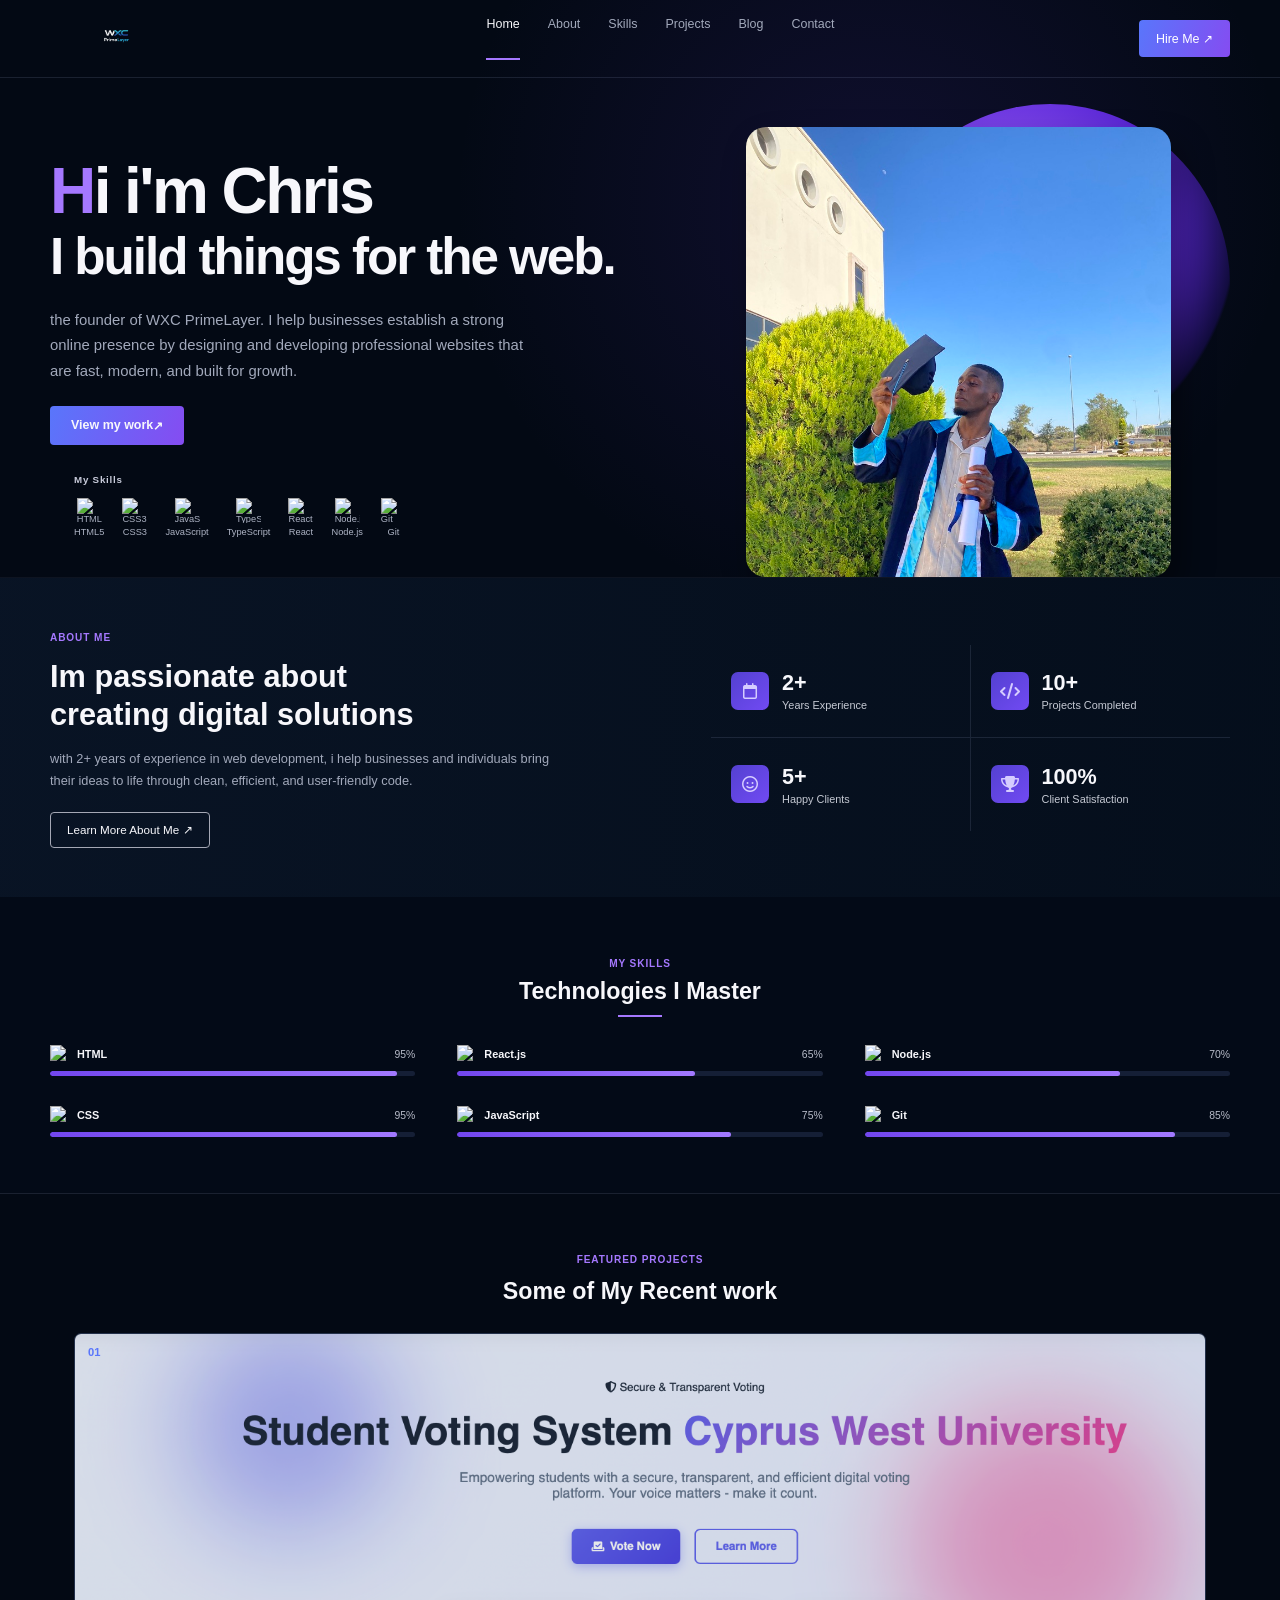
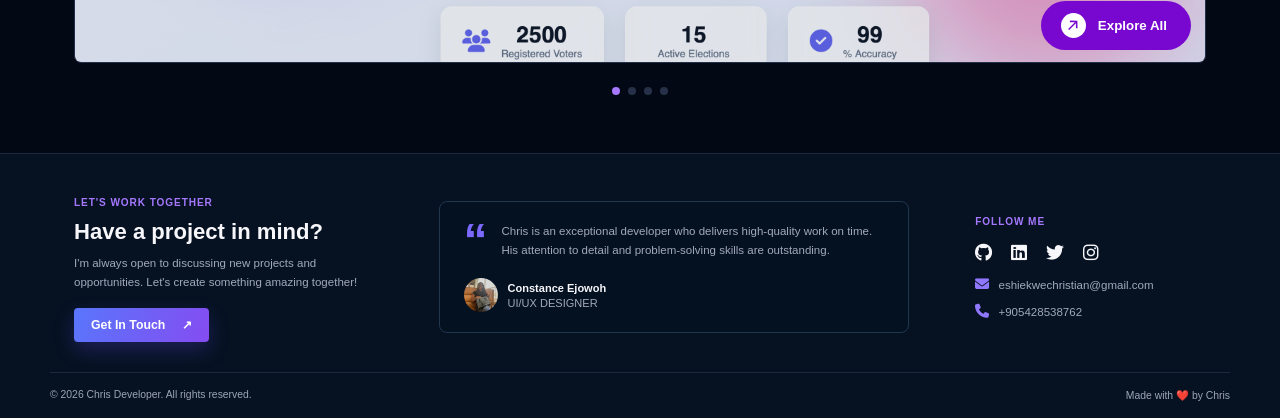
==== my portfolio/home/index.html @ b4c68f1b "Add files via upload" ====
<!DOCTYPE html>
<html lang="en">
<head>
    <meta charset="UTF-8">
    <meta name="viewport" content="width=device-width, initial-scale=1.0">
    <title>My Portfolio</title>
    <link rel="stylesheet" href="https://cdnjs.cloudflare.com/ajax/libs/font-awesome/6.7.2/css/all.min.css">
    <link rel="stylesheet" href="home.css">
    <script src="home.js" defer></script>
</head>
<body>
    <!-- STEP 1: Use a semantic header so the navigation works in every browser. -->
    <header class="home-header">
        <a class="home-brand" href="home.html">
            <img src="../images/logo.png" alt="Chris portfolio home">
        </a>
        <nav class="home-nav" id="home-nav" aria-label="Primary navigation">
            <a class="active" href="home.html">Home</a>
            <a href="../about/about.html">About</a>
            <a href="../skills/skills.html">Skills</a>
            <a href="../projects/projects.html">Projects</a>
            <a href="../blogs/blogs.html">Blog</a>
            <a href="../contact/contact.html">Contact</a>
        </nav>
        <a class="home-cta" href="../contact/contact.html">Hire Me ↗</a>
    </header>

   <section class="section1">
    <div class="leftsection">
        <h3>Hi i'm Chris </h3>
        <h4>I build things for the web. </h4>
        <span>the founder of WXC PrimeLayer. I help businesses establish a 
            strong online presence by designing and developing professional websites that are fast, modern, and built for growth.</span>
            <a href="../projects/projects.html"> View my work <span aria-hidden="true">↗</span></a>

         <section class="skills">
    <h2>My Skills</h2>

    <div class="tech-grid">

        <div class="tech-card">
            <img 
                src="https://cdn.jsdelivr.net/gh/devicons/devicon@latest/icons/html5/html5-original.svg"
                alt="HTML5"
            >
            <span>HTML5</span>
        </div>

        <div class="tech-card">
            <img 
                src="https://cdn.jsdelivr.net/gh/devicons/devicon@latest/icons/css3/css3-original.svg"
                alt="CSS3"
            >
            <span>CSS3</span>
        </div>

        <div class="tech-card">
            <img 
                src="https://cdn.jsdelivr.net/gh/devicons/devicon@latest/icons/javascript/javascript-original.svg"
                alt="JavaScript"
            >
            <span>JavaScript</span>
        </div>

        <div class="tech-card">
            <img 
                src="https://cdn.jsdelivr.net/gh/devicons/devicon@latest/icons/typescript/typescript-original.svg"
                alt="TypeScript"
            >
            <span>TypeScript</span>
        </div>

        <div class="tech-card">
            <img 
                src="https://cdn.jsdelivr.net/gh/devicons/devicon@latest/icons/react/react-original.svg"
                alt="React"
            >
            <span>React</span>
        </div>

        <div class="tech-card">
            <img 
                src="https://cdn.jsdelivr.net/gh/devicons/devicon@latest/icons/nodejs/nodejs-original.svg"
                alt="Node.js"
            >
            <span>Node.js</span>
        </div>

        <div class="tech-card">
            <img 
                src="https://cdn.jsdelivr.net/gh/devicons/devicon@latest/icons/git/git-original.svg"
                alt="Git"
            >
            <span>Git</span>
        </div>

    </div>
</section>
        </div>
        <img src="../images/mypicture.jpeg" alt="myPicture">
   </section>

   <section class="aboutMe">
    <div class="leftaboutMe">
        <span>ABOUT ME </span>
        <h5>Im passionate about creating digital solutions </h5>
        <h6>with 2+ years of experience in web development, i help businesses and individuals bring their ideas to life through clean, efficient, and user-friendly code. </h6>
        <a href="../about/about.html" class="aboutMelink">Learn More About Me <span aria-hidden="true">↗</span></a>
    </div>
    
        <div class="stats-grid">
            <div class="stat-item">
                <div class="stat-icon">
                    <i class="fa-regular fa-calendar"></i>
                </div>
                <div class="stat-info">
                    <h3>2+</h3>
                    <p>Years Experience</p>
                </div>
            </div>

            <div class="stat-item">
                <div class="stat-icon">
                    <i class="fa-solid fa-code"></i>
                </div>
                <div class="stat-info">
                    <h3>10+</h3>
                    <p>Projects Completed</p>
                </div>
            </div>

            <div class="stat-item">
                <div class="stat-icon">
                    <i class="fa-regular fa-face-smile"></i>
                </div>
                <div class="stat-info">
                    <h3>5+</h3>
                    <p>Happy Clients</p>
                </div>
            </div>

            <div class="stat-item">
                <div class="stat-icon">
                    <i class="fa-solid fa-trophy"></i>
                </div>
                <div class="stat-info">
                    <h3>100%</h3>
                    <p>Client Satisfaction </p>
                </div>
            </div>
        </div>

   </section>

   <!-- skills part -->

   <section class="skills-section">
    <div class="skills-heading">
        <span>MY SKILLS</span>
        <h2>Technologies I Master</h2>
        <div class="heading-line"></div>
    </div>

    <div class="skills-container">
        <div class="skill">
            <div class="skill-top">
                <div class="skill-name">
                    <img src="  https://cdn.jsdelivr.net/gh/devicons/devicon@latest/icons/html5/html5-original.svg" alt="HTML5">
                    <span>HTML</span>
                </div>
                <span class="percentage">95%</span>
            </div>
            <div class="progress-bar">
                <div class="progress html-progress"></div>
            </div>
        </div>

        <!-- for react -->
         
          
        <div class="skill">
            <div class="skill-top">
                <div class="skill-name">
                    <img src="  https://cdn.jsdelivr.net/gh/devicons/devicon@latest/icons/react/react-original.svg" alt="React">
                    <span>React.js</span>
                </div>
                <span class="percentage">65%</span>
            </div>
            <div class="progress-bar">
                <div class="progress react-progress"></div>
            </div>
        </div>


         <!-- for node -->
          
        <div class="skill">
            <div class="skill-top">
                <div class="skill-name">
                    <img src="https://cdn.jsdelivr.net/gh/devicons/devicon@latest/icons/nodejs/nodejs-original.svg" alt="Node.js">
                    <span>Node.js</span>
                </div>
                <span class="percentage">70%</span>
            </div>
            <div class="progress-bar">
                <div class="progress node-progress"></div>
            </div>
        </div>


        <!-- for css -->
          
        <div class="skill">
            <div class="skill-top">
                <div class="skill-name">
                    <img src="https://cdn.jsdelivr.net/gh/devicons/devicon@latest/icons/css3/css3-original.svg" alt="CSS3">
                    <span>CSS</span>
                </div>
                <span class="percentage">95%</span>
            </div>
            <div class="progress-bar">
                <div class="progress css-progress"></div>
            </div>
        </div>

         <!-- JavaScript -->
        <div class="skill">
            <div class="skill-top">
                <div class="skill-name">
                    <img 
                        src="https://cdn.jsdelivr.net/gh/devicons/devicon@latest/icons/javascript/javascript-original.svg"
                        alt="JavaScript"
                    >
                    <span>JavaScript</span>
                </div>

                <span class="percentage">75%</span>
            </div>

            <div class="progress-bar">
                <div class="progress javascript-progress"></div>
            </div>
        </div>

          <!-- Git -->
        <div class="skill">
            <div class="skill-top">
                <div class="skill-name">
                    <img 
                        src="https://cdn.jsdelivr.net/gh/devicons/devicon@latest/icons/git/git-original.svg"
                        alt="Git"
                    >
                    <span>Git</span>
                </div>

                <span class="percentage">85%</span>
            </div>

            <div class="progress-bar">
                <div class="progress git-progress"></div>
            </div>
        </div>

    </div>
   </section>

   <div class="project">
    <h4> FEATURED PROJECTS </h4>
    <h2>Some of My Recent work </h2>

    <!-- STEP 1: Both slides must be siblings inside the hero. -->
        <section class="hero">
            <div class="hero-slide active">
                <div class="hero-copy">
                    <p class="eyebrow">01 </p>
                
                </div>

                <div class="hero-visual">
                    <img src="../images/1stproject.png" alt="My first project">
                </div>
                <a href="../projects/projects.html">
              <button onclick="document.location='../'" href="../projects/projects.html" class="button" style="--clr: #7808d0"> 
                    <span class="button__icon-wrapper">
                         <svg viewBox="0 0 14 15" fill="none" xmlns="http://www.w3.org/2000/svg" 
                         class="button__icon-svg" width="10" >
                          <path d="M13.376 11.552l-.264-10.44-10.44-.24.024 2.28 6.96-.048L.2 12.56l1.488 1.488 9.432-9.432-.048 6.912 2.304.024z" fill="currentColor" >
                          </path>
                         </svg> 
                         <svg viewBox="0 0 14 15" fill="none" width="10" 
                         xmlns="http://www.w3.org/2000/svg" 
                         class="button__icon-svg button__icon-svg--copy" >
                          <path d="M13.376 11.552l-.264-10.44-10.44-.24.024 2.28 6.96-.048L.2 12.56l1.488 1.488 9.432-9.432-.048 6.912 2.304.024z" fill="currentColor" >

                          </path> 
                        </svg>
                     </span> Explore All 
                    </button> </a>
            </div>

            <div class="hero-slide">
                <div class="hero-copy">
                    <p class="eyebrow">02 </p>
                
                </div>

                <div class="hero-visual">
                    <img src="../images/2ndproject.png" alt="My second project ">
                </div>
                <a href="../projects/projects.html">
                  <button href="../projects/projects.html" class="button" style="--clr: #7808d0"> 
                    <span class="button__icon-wrapper">
                         <svg viewBox="0 0 14 15" fill="none" xmlns="http://www.w3.org/2000/svg" 
                         class="button__icon-svg" width="10" >
                          <path d="M13.376 11.552l-.264-10.44-10.44-.24.024 2.28 6.96-.048L.2 12.56l1.488 1.488 9.432-9.432-.048 6.912 2.304.024z" fill="currentColor" >
                          </path>
                         </svg> 
                         <svg viewBox="0 0 14 15" fill="none" width="10" 
                         xmlns="http://www.w3.org/2000/svg" 
                         class="button__icon-svg button__icon-svg--copy" >
                          <path d="M13.376 11.552l-.264-10.44-10.44-.24.024 2.28 6.96-.048L.2 12.56l1.488 1.488 9.432-9.432-.048 6.912 2.304.024z" fill="currentColor" >

                          </path> 
                        </svg>
                     </span> Explore All 
                    </button> </a>
            </div>

            <div class="hero-slide">
                <div class="hero-copy">
                    <p class="eyebrow">03 </p>
                
                </div>

                <div class="hero-visual">
                    <img src="../images/3rdproject.png" alt="My third project ">
                </div>
                <a href="../projects/projects.html">
                <button href="../projects/projects.html" class="button" style="--clr: #7808d0"> 
                    <span class="button__icon-wrapper">
                         <svg viewBox="0 0 14 15" fill="none" xmlns="http://www.w3.org/2000/svg" 
                         class="button__icon-svg" width="10" >
                          <path d="M13.376 11.552l-.264-10.44-10.44-.24.024 2.28 6.96-.048L.2 12.56l1.488 1.488 9.432-9.432-.048 6.912 2.304.024z" fill="currentColor" >
                          </path>
                         </svg> 
                         <svg viewBox="0 0 14 15" fill="none" width="10" 
                         xmlns="http://www.w3.org/2000/svg" 
                         class="button__icon-svg button__icon-svg--copy" >
                          <path d="M13.376 11.552l-.264-10.44-10.44-.24.024 2.28 6.96-.048L.2 12.56l1.488 1.488 9.432-9.432-.048 6.912 2.304.024z" fill="currentColor" >

                          </path> 
                        </svg>
                     </span> Explore All 
                    </button> </a>
    
            </div>


            <div class="hero-slide">
                <div class="hero-copy">
                    <p class="eyebrow">04 </p>
                
                </div>

                <div class="hero-visual">
                    <img src="../images/4thproject.png" alt="My fourth project ">
                <a href="../projects/projects.html">
                <button href="../projects/projects.html" class="button" style="--clr: #7808d0"> 
                    <span class="button__icon-wrapper">
                         <svg viewBox="0 0 14 15" fill="none" xmlns="http://www.w3.org/2000/svg" 
                         class="button__icon-svg" width="10" >
                          <path d="M13.376 11.552l-.264-10.44-10.44-.24.024 2.28 6.96-.048L.2 12.56l1.488 1.488 9.432-9.432-.048 6.912 2.304.024z" fill="currentColor" >
                          </path>
                         </svg> 
                         <svg viewBox="0 0 14 15" fill="none" width="10" 
                         xmlns="http://www.w3.org/2000/svg" 
                         class="button__icon-svg button__icon-svg--copy" >
                          <path d="M13.376 11.552l-.264-10.44-10.44-.24.024 2.28 6.96-.048L.2 12.56l1.488 1.488 9.432-9.432-.048 6.912 2.304.024z" fill="currentColor" >

                          </path> 
                        </svg>
                     </span> Explore All 
                    </button> </a>
            </div>
             </section>
            <!-- STEP 2: One navigation button is used for each slide. -->
            <div class="slider-dots">
                <button class="active" type="button" aria-label="Show slide 1"></button>
                <button type="button" aria-label="Show slide 2"></button>
                 <button type="button" aria-label="Show slide 3"></button>
                  <button type="button" aria-label="Show slide 4"></button>
            </div>
       

   </div>
 
   <footer class="site-footer">
        <div class="footer-content">
            <section class="footer-contact" aria-labelledby="contact-title">
                <span class="footer-eyebrow">LET'S WORK TOGETHER</span>
                <h2 id="contact-title">Have a project in mind?</h2>
                <p>I'm always open to discussing new projects and opportunities. Let's create something amazing together!</p>
                <a class="footer-contact-link" href="../contact/contact.html">
                    Get In Touch <span aria-hidden="true">↗</span>
                </a>
            </section>

            <figure class="footer-testimonial">
                <blockquote>
                    <span class="quote-mark" aria-hidden="true">“</span>
                    <p>Chris is an exceptional developer who delivers high-quality work on time. His attention to detail and problem-solving skills are outstanding.</p>
                </blockquote>
                <figcaption>
                    <img src="../images/constance.png" alt="Constance Ejowoh">
                    <div>
                        <strong>Constance Ejowoh</strong>
                        <span>UI/UX DESIGNER</span>
                    </div>
                </figcaption>
            </figure>

            <section class="footer-socials" aria-labelledby="social-title">
                <span class="footer-eyebrow" id="social-title">FOLLOW ME</span>
                <div class="social-links" aria-label="Social media links">
                    <a href="https://www.github.com/christwurd" aria-label="GitHub"><i class="fa-brands fa-github" aria-hidden="true"></i></a>
                    <a href="https://www.linkedin.com/in/christian-eshiekwe-480a03388?utm_source=share_via&utm_content=profile&utm_medium=member_ios" aria-label="LinkedIn"><i class="fa-brands fa-linkedin" aria-hidden="true"></i></a>
                    <a href="https://x.com/wxcprimelayer?s=11" aria-label="Twitter"><i class="fa-brands fa-twitter" aria-hidden="true"></i></a>
                    <a href="https://www.instagram.com/chris_wurd" aria-label="Instagram"><i class="fa-brands fa-instagram" aria-hidden="true"></i></a>
                </div>
                <a class="footer-detail" href="mailto:eshiekwechristian.com"><i class="fa-solid fa-envelope" aria-hidden="true"></i> eshiekwechristian@gmail.com</a>
                <a class="footer-detail" href="tel:+905428538762"><i class="fa-solid fa-phone" aria-hidden="true"></i> +905428538762</a>
            </section>
        </div>

        <div class="footer-bottom">
            <p>© 2026 Chris Developer. All rights reserved.</p>
            <p>Made with <span aria-label="love">❤️</span> by Chris</p>
        </div>
   </footer>

</body>
</html>
---- my portfolio/home/home.css ----
/* STEP 1: Create the shared dark theme and reusable page spacing. */
:root {
    --page: #030914;
    --surface: #071323;
    --surface-light: #0a1728;
    --line: rgba(142, 157, 190, .16);
    --text: #f7f7fb;
    --muted: #a2a9bb;
    --purple: #7755f6;
    --purple-light: #a578ff;
    --max-width: 1180px;
}

* { box-sizing: border-box; }

html { scroll-behavior: smooth; }

body {
    margin: 0;
    color: var(--text);
    font-family: Arial, sans-serif;
    background: radial-gradient(circle at 68% 10%, rgba(85, 48, 190, .16), transparent 26rem), var(--page);
}

.home-header,
section,
.project,
.site-footer { padding-inline: max(24px, calc((100% - var(--max-width)) / 2)); }

a { color: inherit; text-decoration: none; }


/* STEP 2: Lay out the header and its navigation like the reference. */
.home-header {
    min-height: 78px;
    display: flex;
    align-items: center;
    justify-content: space-between;
    gap: 28px;
    border-bottom: 1px solid var(--line);
}

.home-header  img { 
    width: 132px;
     max-height: 38px;
      object-fit: contain;
       }

       .home-header nav {
        display: flex; gap: 28px;
       
       }
.home-header nav a {
     font-size: .78rem;
      color: var(--muted); }


       .home-brand img {
    width: 132px;
    max-height: 38px;
    object-fit: contain;
}

.home-nav {
    display: flex;
    justify-content: center;
    gap: 28px;
}



.home-nav .active {
    color: var(--text);
    border-bottom: 2px solid var(--purple-light);
    padding-bottom: 27px;
}
      

.home-cta {
      display: inline-flex;
    padding: 11px 17px;
    border-radius: 4px;
    color: #fff;
    font-size: .78rem;
 
    text-decoration: none;
    background: linear-gradient(110deg, #5976fb, #854cf1);
} 
.footer-contact-link {
    border: 0;
    border-radius: 4px;
    padding: 11px 21px;
    color: #fff;
    font: inherit;
    font-size: .77rem;
    font-weight: 700;
    background: linear-gradient(110deg, #5976fb, #854cf1);
    box-shadow: 0 8px 20px rgba(101, 73, 241, .25);
    cursor: pointer;
}


/* STEP 3: Build the split introductory hero from .section1. */
.section1 {
    position: relative;
    display: grid;
    grid-template-columns: minmax(0, 1fr) minmax(330px, .85fr);
    align-items: center;
    min-height: 500px;
    overflow: hidden;
    border-bottom: 1px solid rgba(142, 157, 190, .08);
}

.section1::before {
    position: absolute;
    top: 26px;
    right: max(24px, calc((100% - var(--max-width)) / 2));
    width: 360px;
    height: 360px;
    border-radius: 50%;
    content: "";
    background: radial-gradient(circle at 35% 35%, #a366ff, #5b28d6 51%, #120c3f 72%, transparent 73%);
}

.leftsection { z-index: 1; max-width: 585px; padding-block: 64px 28px; }
.leftsection h3, .leftsection h4 { margin: 0; font-weight: 800; letter-spacing: -.04em; }
.leftsection h3 { font-size: clamp(2.55rem, 5vw, 4.25rem); }
.leftsection h3::first-letter { color: var(--purple-light); }
.leftsection h4 { margin-top: -1px; font-size: clamp(2rem, 4vw, 3.65rem); }
.leftsection > span {
    display: block;
    max-width: 490px;
    margin-top: 22px;
    color: var(--muted);
    font-size: .93rem;
    line-height: 1.7;
}
.leftsection > a {
    display: inline-flex;
    align-items: center;
    margin-top: 22px;
    padding: 12px 21px;
    border-radius: 4px;
    font-size: .78rem;
    font-weight: 700;
    background: linear-gradient(110deg, #5976fb, #854cf1);
}

.section1 > img {
    z-index: 1;
    justify-self: center;
    align-self: end;
    width: min(100%, 425px);
    max-height: 450px;
    object-fit: cover;
    object-position: center top;
    border-radius: 20px ;
    filter: drop-shadow(10px 18px 16px rgba(0, 0, 0, .44));
}

/* STEP 4: Turn the first skills group into the compact technology row. */
.skills { margin-top: 29px; }
.skills h2 { 
    margin: 0 0 13px;
     font-size: .61rem;
      font-weight: 700;
       letter-spacing: .08em;
        color: #c8cbda; }
.tech-grid { display: flex; flex-wrap: wrap; gap: 18px; }
.tech-card { display: grid; gap: 4px; justify-items: center; color: #aeb4c5; font-size: .58rem; }
.tech-card img { width: 25px; height: 25px; }

/* STEP 5: Give the about block and stats the two-column panel layout. */
.aboutMe {
    display: grid;
    grid-template-columns: minmax(0, 1.06fr) minmax(340px, .94fr);
    gap: 76px;
    align-items: center;
    padding-block: 49px;
    background: linear-gradient(90deg, rgba(10, 22, 40, .82), rgba(5, 15, 29, .86));
}
.leftaboutMe > span, .skills-heading > span, .project > h4, .footer-eyebrow {
    color: var(--purple-light);
    font-size: .63rem;
    font-weight: 800;
    letter-spacing: .09em;
}
.leftaboutMe h5 { max-width: 420px; margin: 13px 0; font-size: clamp(1.5rem, 2.4vw, 2.2rem); line-height: 1.25; }
.leftaboutMe h6 { max-width: 500px; margin: 0; color: var(--muted); font-size: .8rem; font-weight: 400; line-height: 1.7; }
.aboutMelink {
    display: inline-block;
    margin-top: 21px;
    padding: 10px 16px;
    border: 1px solid #a5a8b5;
    border-radius: 4px;
    font-size: .73rem;
}
.stats-grid { display: grid; grid-template-columns: repeat(2, 1fr); }
.stat-item { display: flex; gap: 13px; align-items: center; min-height: 93px; padding: 16px 20px; border-bottom: 1px solid var(--line); }
.stat-item:nth-child(odd) { border-right: 1px solid var(--line); }
.stat-item:nth-child(3), .stat-item:nth-child(4) { border-bottom: 0; }
.stat-icon { display: grid; width: 38px; height: 38px; place-items: center; border-radius: 7px; color: #d5ccff; background: linear-gradient(135deg, #5441d1, #714af3); font-size: 1rem; }
.stat-info h3 { margin: 0; font-size: 1.35rem; }
.stat-info p { margin: 3px 0 0; color: #c5c9d3; font-size: .68rem; }

/* STEP 6: Arrange the existing skill bars in three equal columns. */
.skills-section { padding-block: 56px; background: #030a17; }
.skills-heading { margin-bottom: 28px; text-align: center; }
.skills-heading h2, .project > h2 { margin: 7px 0 0; font-size: 1.45rem; }
.heading-line { width: 44px; height: 2px; margin: 10px auto 0; background: var(--purple-light); }
.skills-section > .skills-container {
    display: grid;
    grid-template-columns: repeat(3, minmax(0, 1fr));
    column-gap: 42px;
    row-gap: 30px;
    width: 100%;
}
.skill { min-width: 0; }
.skill-top, .skill-name { display: flex; align-items: center; }
.skill-top { justify-content: space-between; gap: 10px; margin-bottom: 8px; font-size: .68rem; }
.skill-name { gap: 9px; font-weight: 700; }
.skill-name img { width: 18px; height: 18px; }
.percentage { color: #b9bdca; font-size: .65rem; }
.progress-bar { height: 5px; overflow: hidden; border-radius: 10px; background: #151f36; }
.progress { height: 100%; border-radius: inherit; background: linear-gradient(90deg, #7246ee, #a279ff); }
.html-progress {  width: 95%; }
    .react-progress { width: 65%; }
    .node-progress { width: 70%; }
    .css-progress { width: 95%; }
    .javascript-progress { width: 75%; }
    .git-progress { width: 85%; }

/* STEP 7: Display project slides as a three-card gallery. */
.project { 
    padding-block: 46px 52px; 
    border-top: 1px solid var(--line); }
.project > h4, .project > h2 { text-align: center; }
.project > h2 {
     margin-bottom: 28px; }
.hero {
    position: relative;
    display: block;
    width: 100%;
}
.hero-slide {
    position: relative;

    display: none;

    width: 100%;
    height: 330px;

    overflow: hidden;

    border: 1px solid #23304a;
    border-radius: 7px;

    background: #081426;
}

.hero-slide.active {
    display: block;
}
.hero-slide:nth-of-type(4) { display: none; }
.hero-copy { 
    position: absolute;
     z-index: 1;
      top: 12px;
       left: 13px; 
       font-size: .7rem;
        font-weight: 800;
     }
    
.hero-copy .eyebrow { margin: 0; 
color: #5976fb;}
.hero-visual { height: 100%; }
.hero-visual img {
     width: 100%;
      height: 100%;
       object-fit: cover;
        opacity: .9;
         transition: transform .25s ease; }
.hero-slide:hover .hero-visual img { transform: scale(1.04); }

  
.button{
     position: absolute;
      right: 14px;
       bottom: 12px;
        line-height: 1;
         text-decoration: none;
          display: inline-flex;
           border: none;
            cursor: pointer;
             align-items: center;
              gap: 0.75rem;
               background-color: var(--clr);
                color: #fff;
                 border-radius: 10rem;
                  font-weight: 600;
                   padding: 0.75rem 1.5rem;
                    padding-left: 20px;
                     white-space: nowrap;
                      overflow: hidden;
                       text-overflow: ellipsis;
                        transition: background-color 0.3s;
                     }
                      .button__icon-wrapper {
                         flex-shrink: 0;
                          width: 25px;
                           height: 25px;
                            position: relative;
                             color: var(--clr);
                              background-color: #fff;
                               border-radius: 50%;
                                display: grid;
                                 place-items: center;
                                  overflow: hidden;
                                 }
                                  .button:hover {
                                     background-color: #000;
                                     }
                                      .button:hover .button__icon-wrapper {
                                         color: #000;
                                         }
                                          .button__icon-svg--copy {
                                             position: absolute;
                                              transform: translate(-150%, 150%); 
                                            }
                                             .button:hover .button__icon-svg:first-child {
                                                 transition: transform 0.3s ease-in-out;
                                                  transform: translate(150%, -150%);
                                                 }
                                                  .button:hover .button__icon-svg--copy {
                                                     transition: transform 0.3s ease-in-out 0.1s;
                                                      transform: translate(0);
                                                     }

/* SLIDER DOTS */
.slider-dots {
    position: relative; 
    z-index: 50; 

    display: flex;
    align-items: center;
    justify-content: center;

    width: 100%; 
    height: 20px; 

    gap: 8px;

    margin-top: 14px;
}


/* Individual dots */
.slider-dots button {
    display: block; 

    width: 8px; 
    height: 8px; 

    flex: 0 0 8px; 

    padding: 0;
    margin: 0;

    border: none;
    border-radius: 50%;

    background-color: #263149;

    cursor: pointer;

    opacity: 1; 

    appearance: none;
    -webkit-appearance: none;
}


/* Active dot */
.slider-dots button.active {
    background-color: var(--purple-light);

    opacity: 1;
}


.hero p {
    color: #151f36;
}

/* STEP 8: Style the newly added contact, testimonial, and social footer. */
.site-footer { padding-top: 38px; background: #061222; border-top: 1px solid var(--line); }
.footer-content { display: grid; grid-template-columns: .92fr 1.25fr .74fr; gap: 42px; align-items: center; padding-bottom: 30px; }
.footer-contact h2 { margin: 9px 0; font-size: 1.38rem; }
.footer-contact p, .footer-testimonial p { margin: 0; color: var(--muted); font-size: .72rem; line-height: 1.65; }
.footer-contact-link { display: inline-flex; gap: 17px; margin-top: 16px; padding: 10px 17px; }
.footer-testimonial { margin: 0; padding: 20px 24px; border: 1px solid #223650; border-radius: 8px; background: rgba(3, 16, 31, .58); }
.footer-testimonial blockquote { display: flex; gap: 14px; margin: 0; }
.quote-mark { color: #7b69ff; font-size: 3rem; font-weight: 800; line-height: .8; }
.footer-testimonial figcaption { display: flex; gap: 10px; align-items: center; margin-top: 18px; font-size: .69rem; }
.footer-testimonial figcaption img { width: 34px; height: 34px; border-radius: 50%; object-fit: cover; }
.footer-testimonial figcaption div { display: grid; gap: 3px; }
.footer-testimonial figcaption span { color: var(--muted); }
.footer-socials { display: grid; justify-items: start; gap: 13px; }
.social-links { display: flex; gap: 19px; margin-top: 3px; }
.social-links a { font-size: 1.12rem; transition: color .2s ease; }
.social-links a:hover { color: var(--purple-light); }
.footer-detail { color: var(--muted); font-size: .72rem; }
.footer-detail i { width: 20px; color: #9077ff; font-size: .88rem; }
.footer-bottom { display: flex; justify-content: space-between; padding-block: 16px; border-top: 1px solid var(--line); color: #9da4b6; font-size: .65rem; }
.footer-bottom p { margin: 0; }

/* STEP 9: Collapse multi-column sections cleanly on tablets and phones. */
@media (max-width: 820px) {

    .section1, .aboutMe { grid-template-columns: 1fr; }
    .section1 { padding-top: 35px; }
    .section1::before { top: 38%; right: -90px; width: 310px; height: 310px; }     
    .aboutMe { gap: 26px; }
    .skills-section > .skills-container { 
         grid-template-columns: repeat(2, minmax(0, 1fr));
        column-gap: 30px;
        row-gap: 30px; }
    .footer-content { grid-template-columns: 1fr 1fr; }
    .footer-socials { grid-column: 1 / -1; }
}

@media (max-width: 570px) {
    /* STEP 10: Keep the complete navigation usable on small screens. */

              .home-header {
        flex-wrap: wrap;
          padding-block: 12px;
    }

    .home-nav {
        order: 3; 
             width: 100%;
              overflow-x: auto;
              margin-top: -10px;
    }
    .home-nav a .active{
       
    padding-bottom: 8px;
    }
   
    .home-brand img {
        width: 132px;
    }

    .hero-slide {
        height: 230px;
    }

    .home-nav a {
        flex: 0 0 auto;
       padding: 0;
    }

    .home-cta {
            padding: 11px 17px; /* ← CHANGED */
     font-size: .78rem; 
    }
  
    .leftsection h3 { font-size: 2.45rem; }
    .leftsection h4 { font-size: 2rem; }
 .skills-section {
        padding-block: 45px;
    }

    .skills-section > .skills-container {
        grid-template-columns: 1fr;
        row-gap: 28px;
        width: 100%;
    }

    .skill {
        width: 100%;
        min-width: 0;
    }

    .skill-top {
        width: 100%;
    }

    .progress-bar {
        width: 100%;
    }
    .stat-item:nth-child(odd) { border-right: 0; }
    .stat-item:nth-child(3) { border-bottom: 1px solid var(--line); }
    .hero-slide { min-height: 220px; }
    .hero-slide:nth-of-type(n + 3) { display: none; }
    .footer-socials { grid-column: auto; }
    .footer-bottom { gap: 8px; flex-direction: column; }

    .home-nav {
    scrollbar-width: none;
}


}









.hero {
    display: block;
}

.hero-slide {
    display: none;
    height: 330px;
}

.hero-slide.active {
    display: block;
}

.hero-visual,
.hero-visual img {
    height: 100%;
}

.slider-dots {
    display: flex;
    justify-content: center;
    gap: 8px;
    margin-top: 18px;
}


 
    @media (max-width: 820px) {

    .home-header {
        flex-wrap: wrap; 
        padding-block: 12px;
    }

    .home-nav {
        order: 3; 
        width: 100%; 
        overflow-x: auto;

        display: flex; 
        justify-content: flex-start; /* ← CHANGED */
        gap: 28px; /* ← CHANGED */

        padding-top: 12px; /* ← ADDED */

        scrollbar-width: none;
    }

    .home-nav::-webkit-scrollbar {
        display: none;
    }

    .home-nav a {
        white-space: nowrap; 
    }

    .home-nav a.active {
        color: #fff;
        padding-bottom: 8px; /* ← CHANGED */
    }

}






/* STEP 11: Shared inner-page components used by every linked page. */
.page-main { min-height: calc(100vh - 78px); padding-block: 72px; }
.page-intro { max-width: 690px; margin-bottom: 42px; }
.page-intro .kicker { color: var(--purple-light); font-size: .68rem; font-weight: 800; letter-spacing: .1em; }
.page-intro h1 { margin: 12px 0; font-size: clamp(2.2rem, 5vw, 4rem); letter-spacing: -.04em; }
.page-intro p { margin: 0; color: var(--muted); line-height: 1.7; }
.content-grid { display: grid; grid-template-columns: repeat(3, 1fr); gap: 20px; }
.content-card { padding: 24px; border: 1px solid #22314c; border-radius: 8px; background: linear-gradient(145deg, rgba(15, 31, 55, .9), rgba(5, 16, 30, .9)); }
.content-card h2 { margin: 0 0 10px; font-size: 1.15rem; }
.content-card p { margin: 0; color: var(--muted); font-size: .87rem; line-height: 1.7; }
.content-card .card-icon { display: grid; width: 42px; height: 42px; margin-bottom: 17px; place-items: center; border-radius: 7px; color: #ded9ff; background: linear-gradient(135deg, #4d42c3, #8753f6); }
.tag-list { display: flex; flex-wrap: wrap; gap: 8px; margin-top: 17px; }
.tag { padding: 5px 9px; border-radius: 99px; color: #cfc7ff; font-size: .68rem; background: rgba(120, 84, 246, .16); }
.page-button { display: inline-flex; margin-top: 22px; padding: 11px 17px; border-radius: 4px; color: #fff; font-size: .78rem; font-weight: 700; background: linear-gradient(110deg, #5976fb, #854cf1); }
.page-footer { padding: 20px max(24px, calc((100% - var(--max-width)) / 2)); border-top: 1px solid var(--line); color: var(--muted); font-size: .72rem; }
@media (max-width: 700px) { .page-main { padding-block: 50px; }.content-grid { grid-template-columns: 1fr; } }





@media (max-width: 570px) {
   
    .home-header {
        padding-top: 11px;
        padding-bottom: 11px;
    }
    
    

}
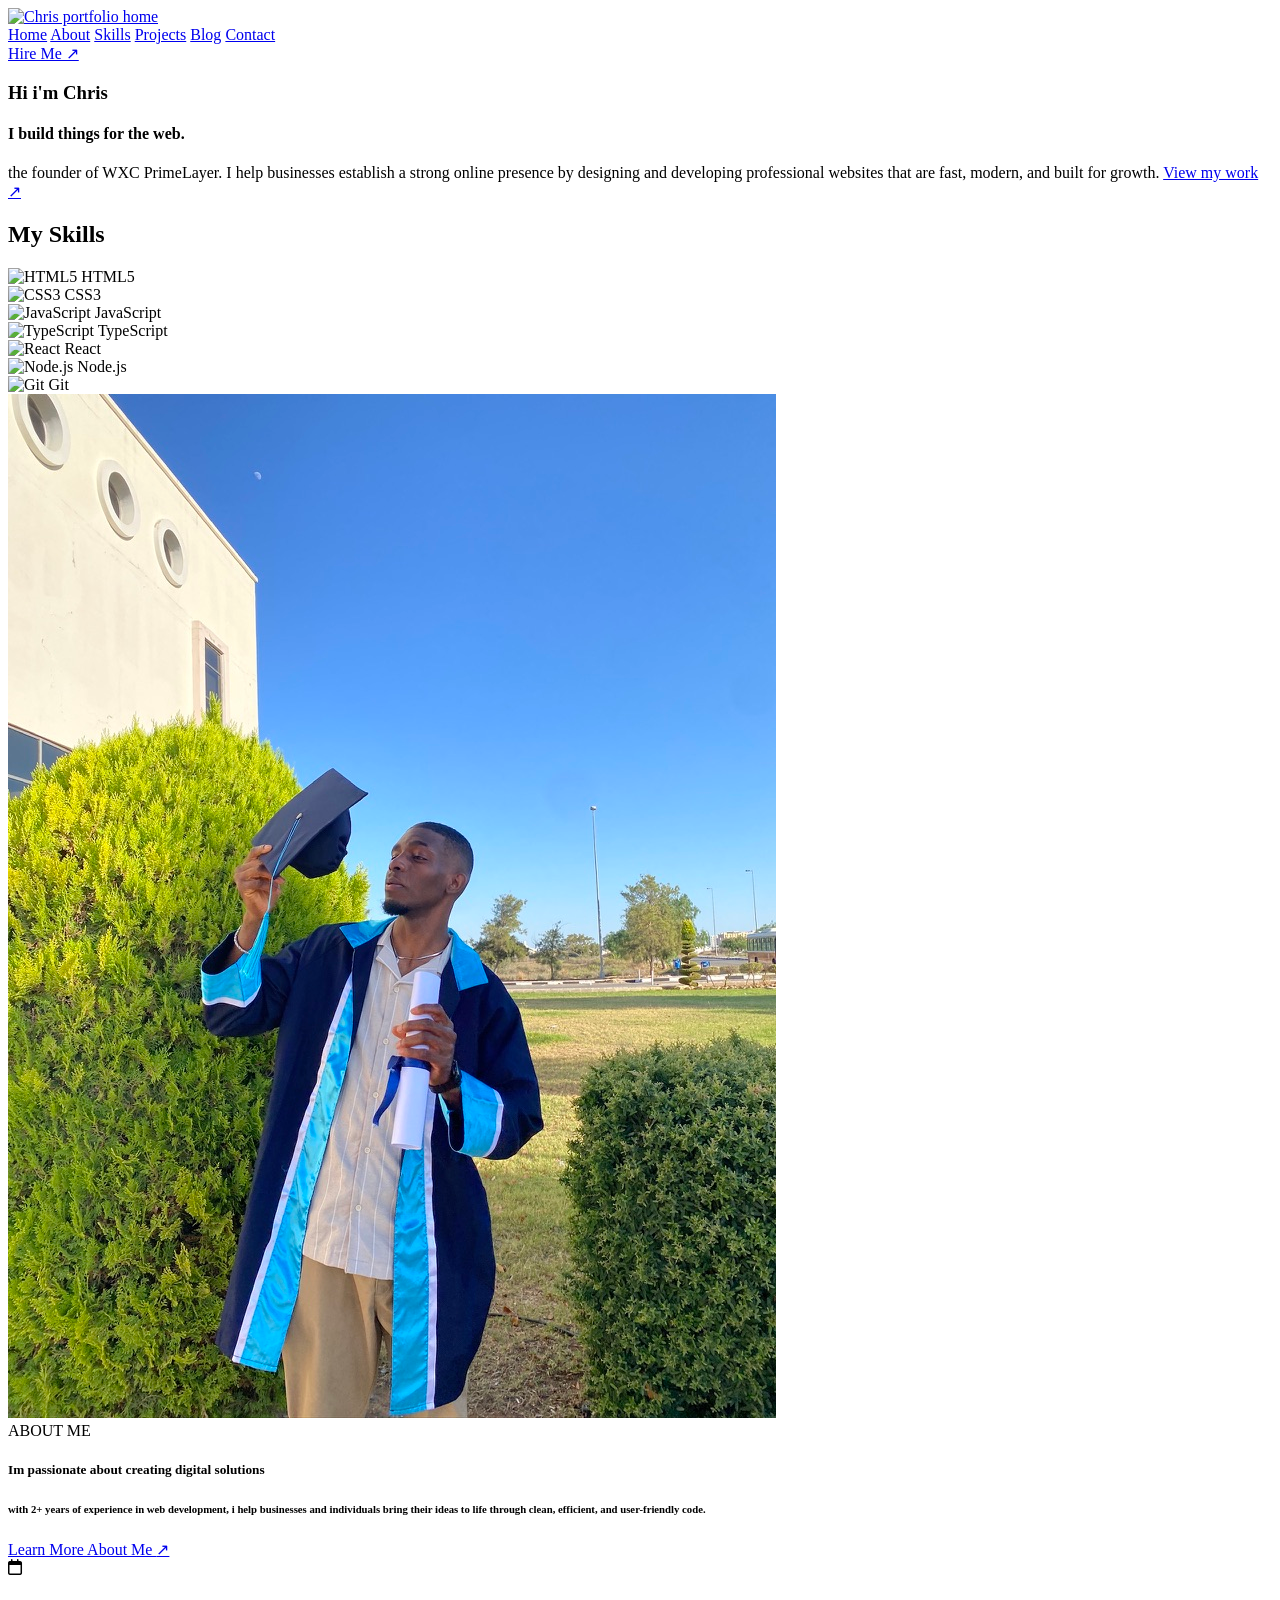
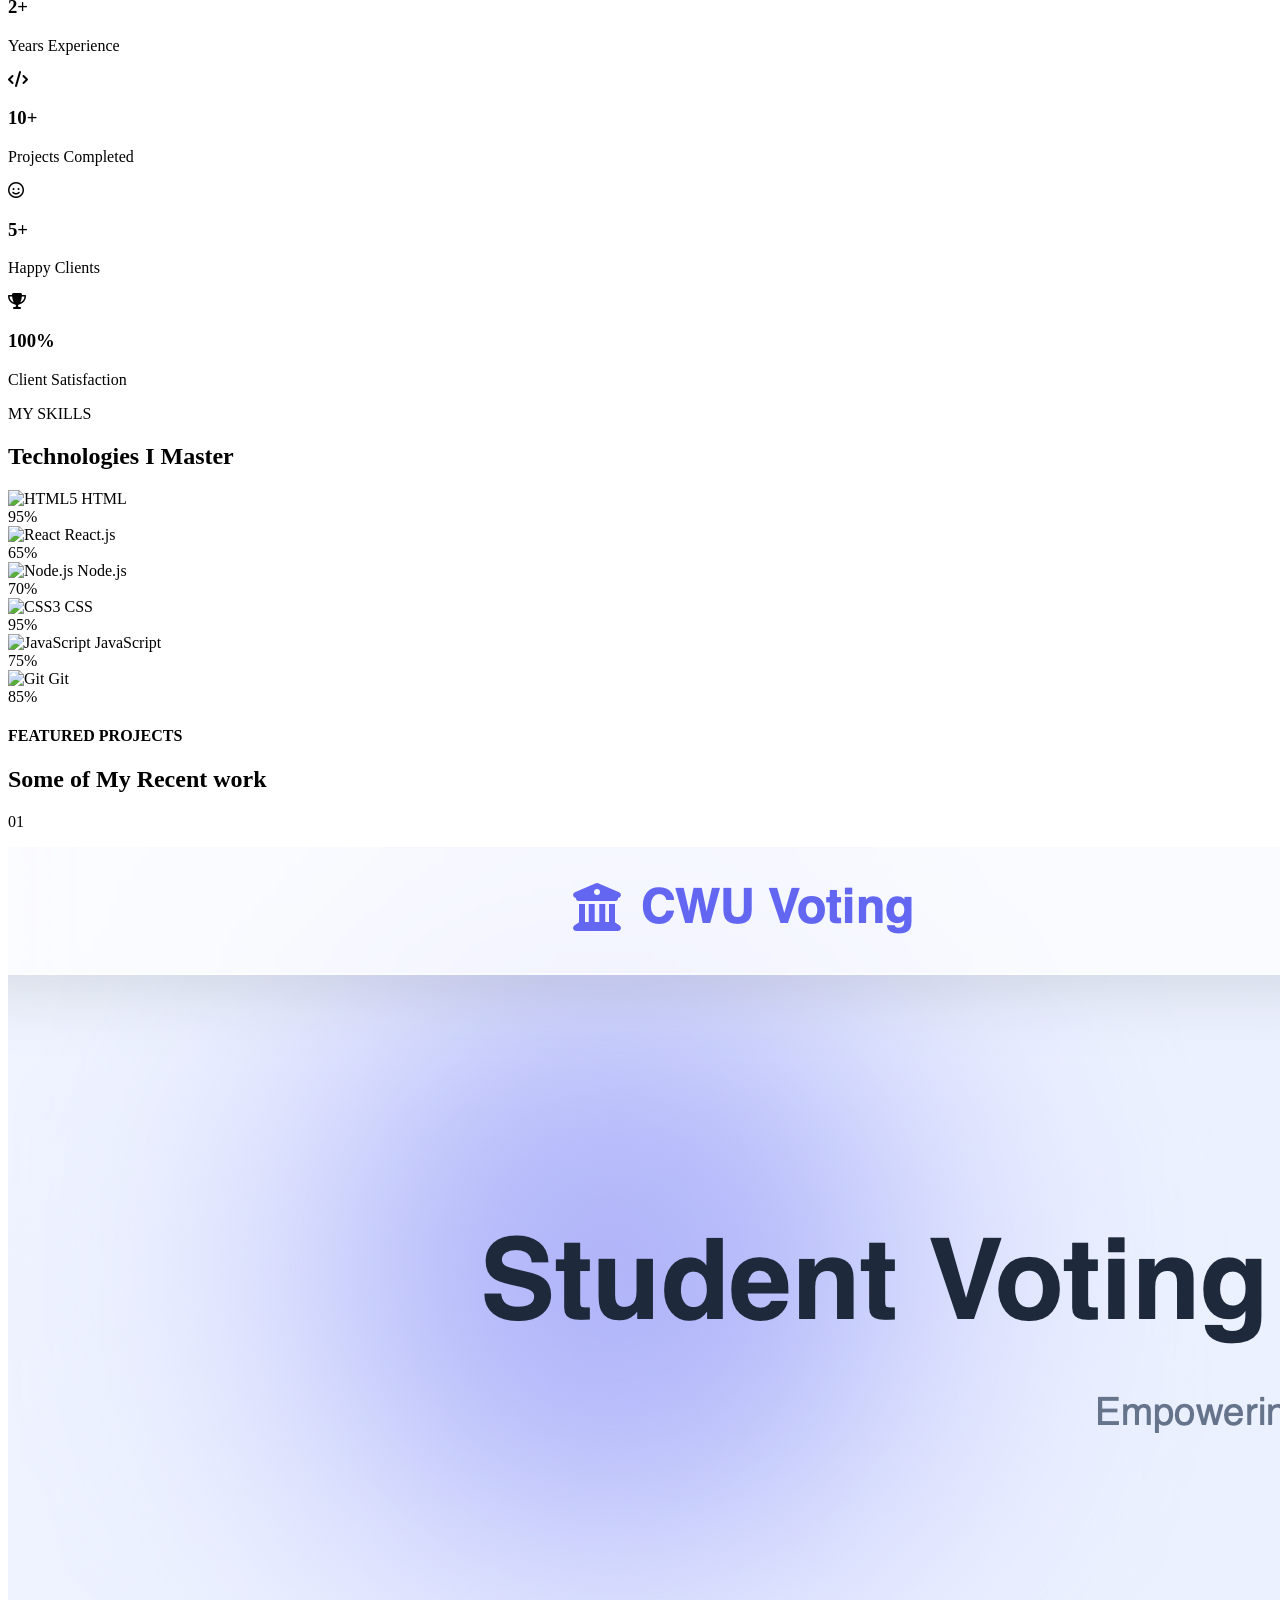
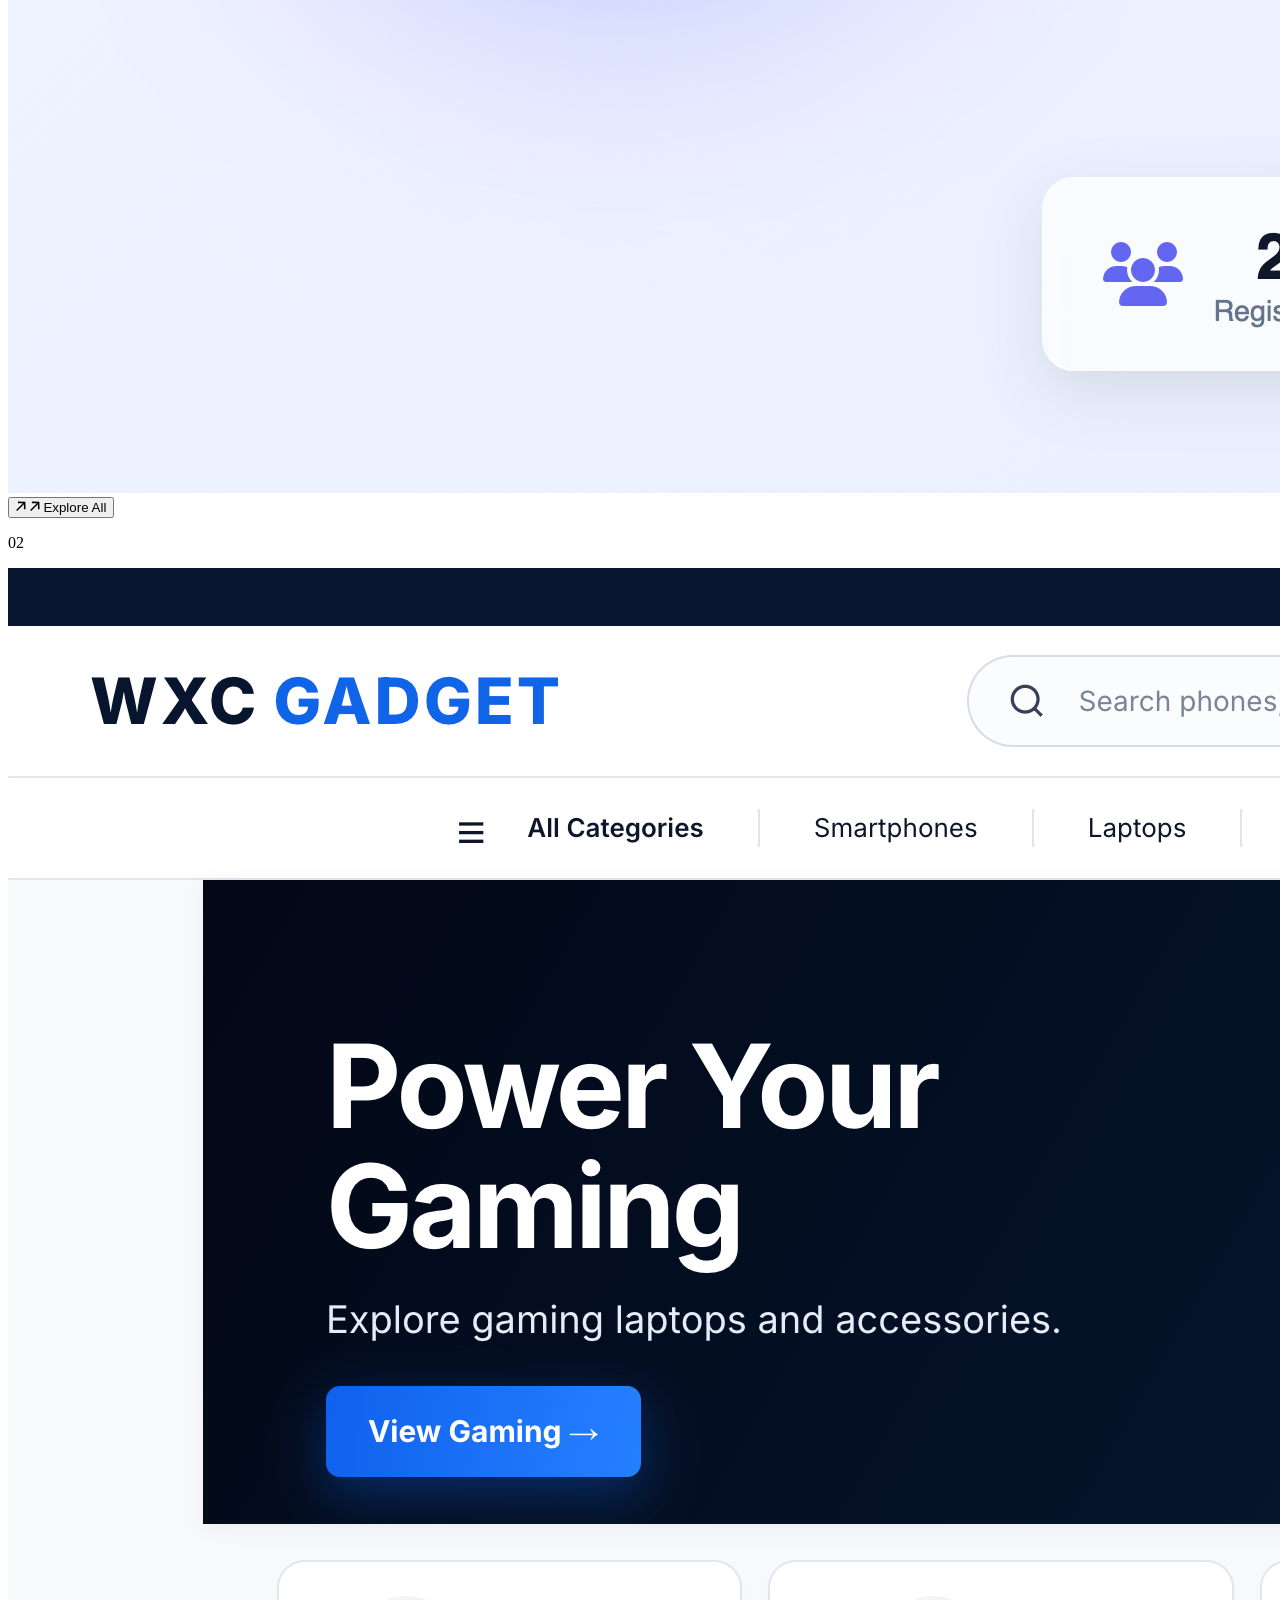
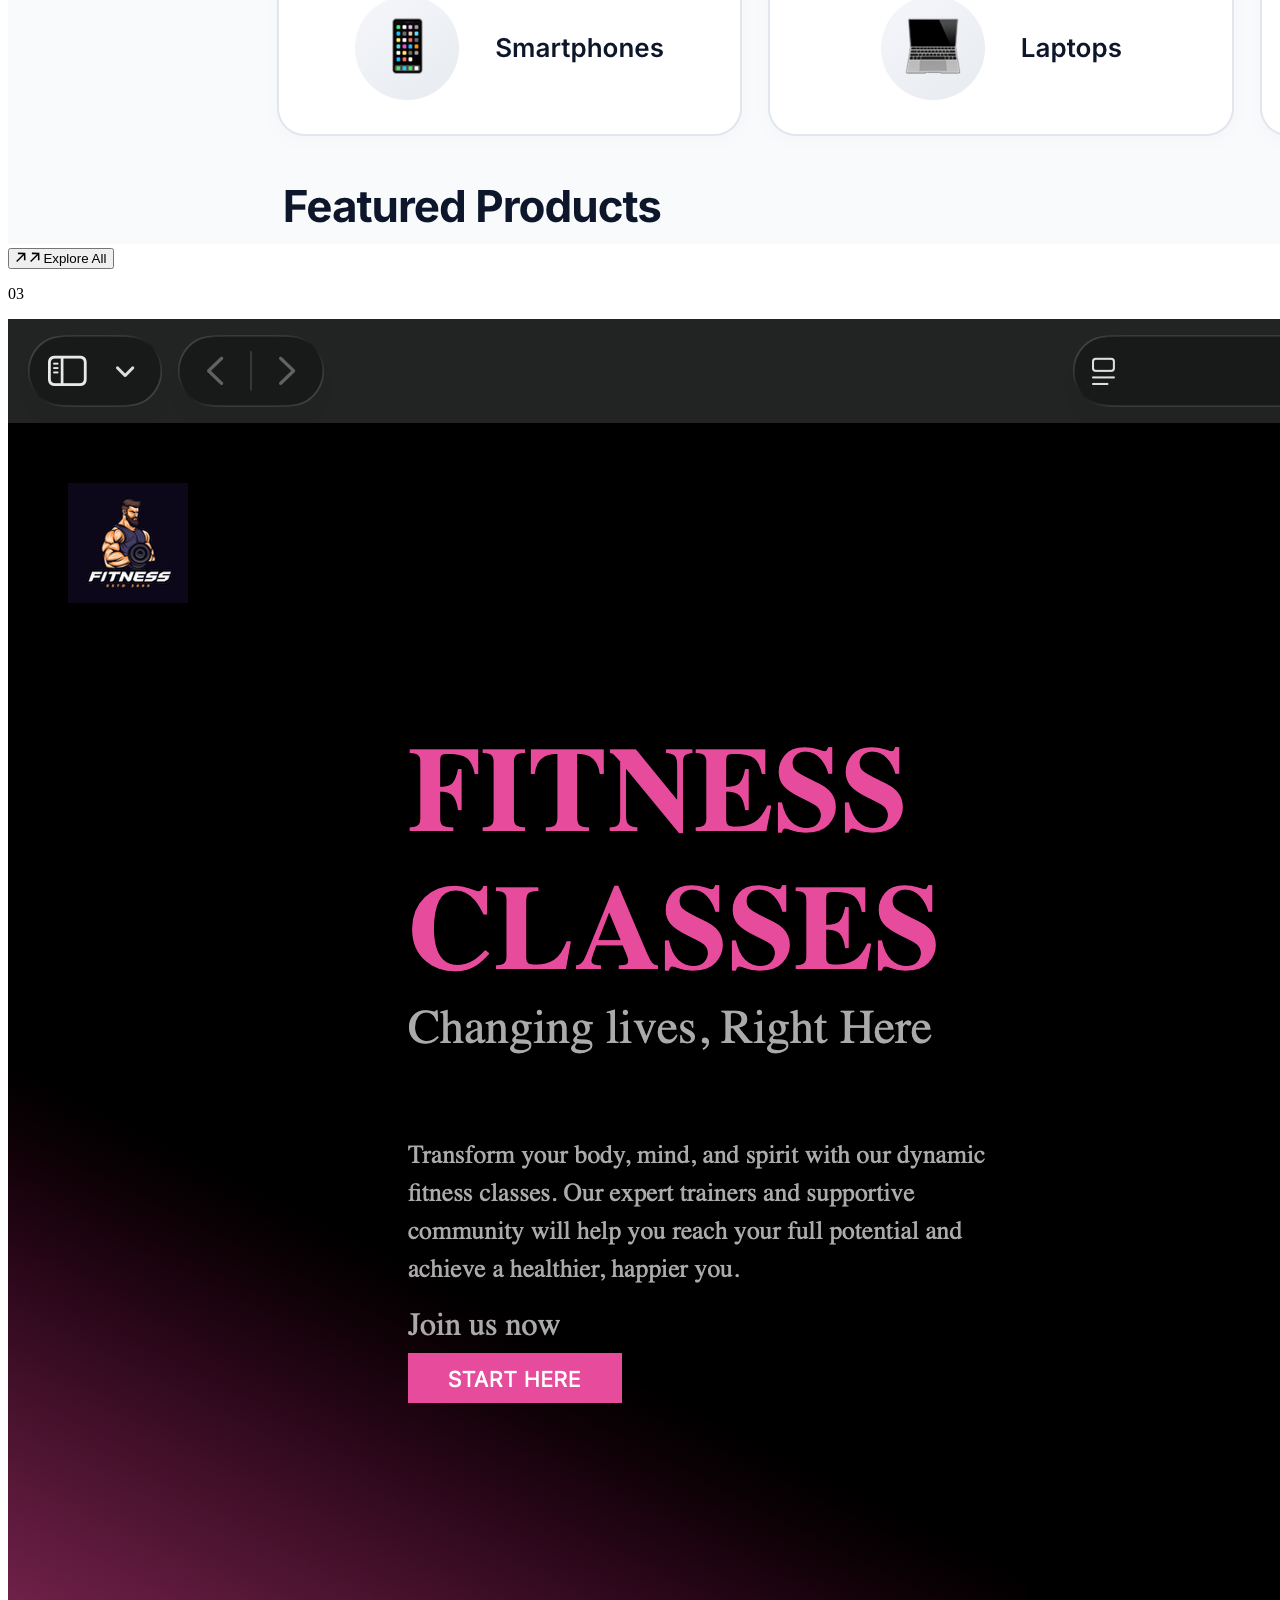
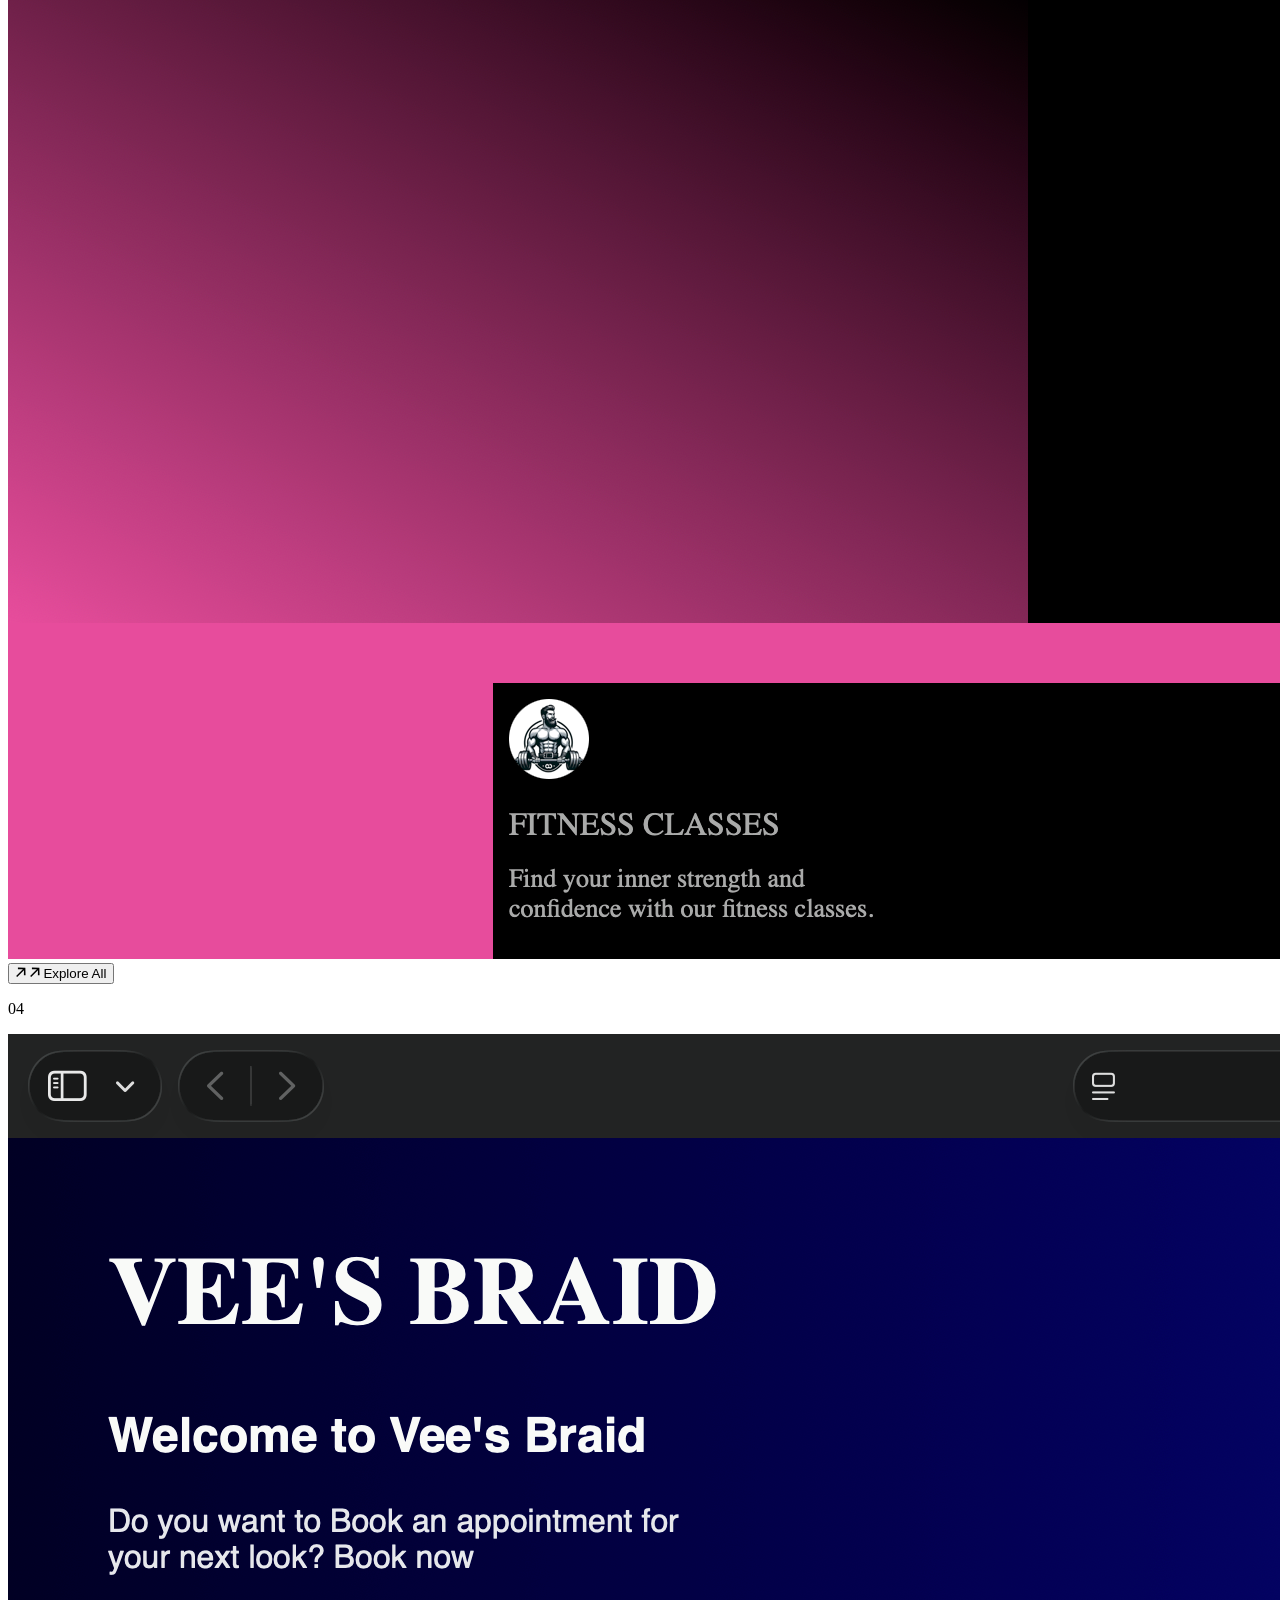
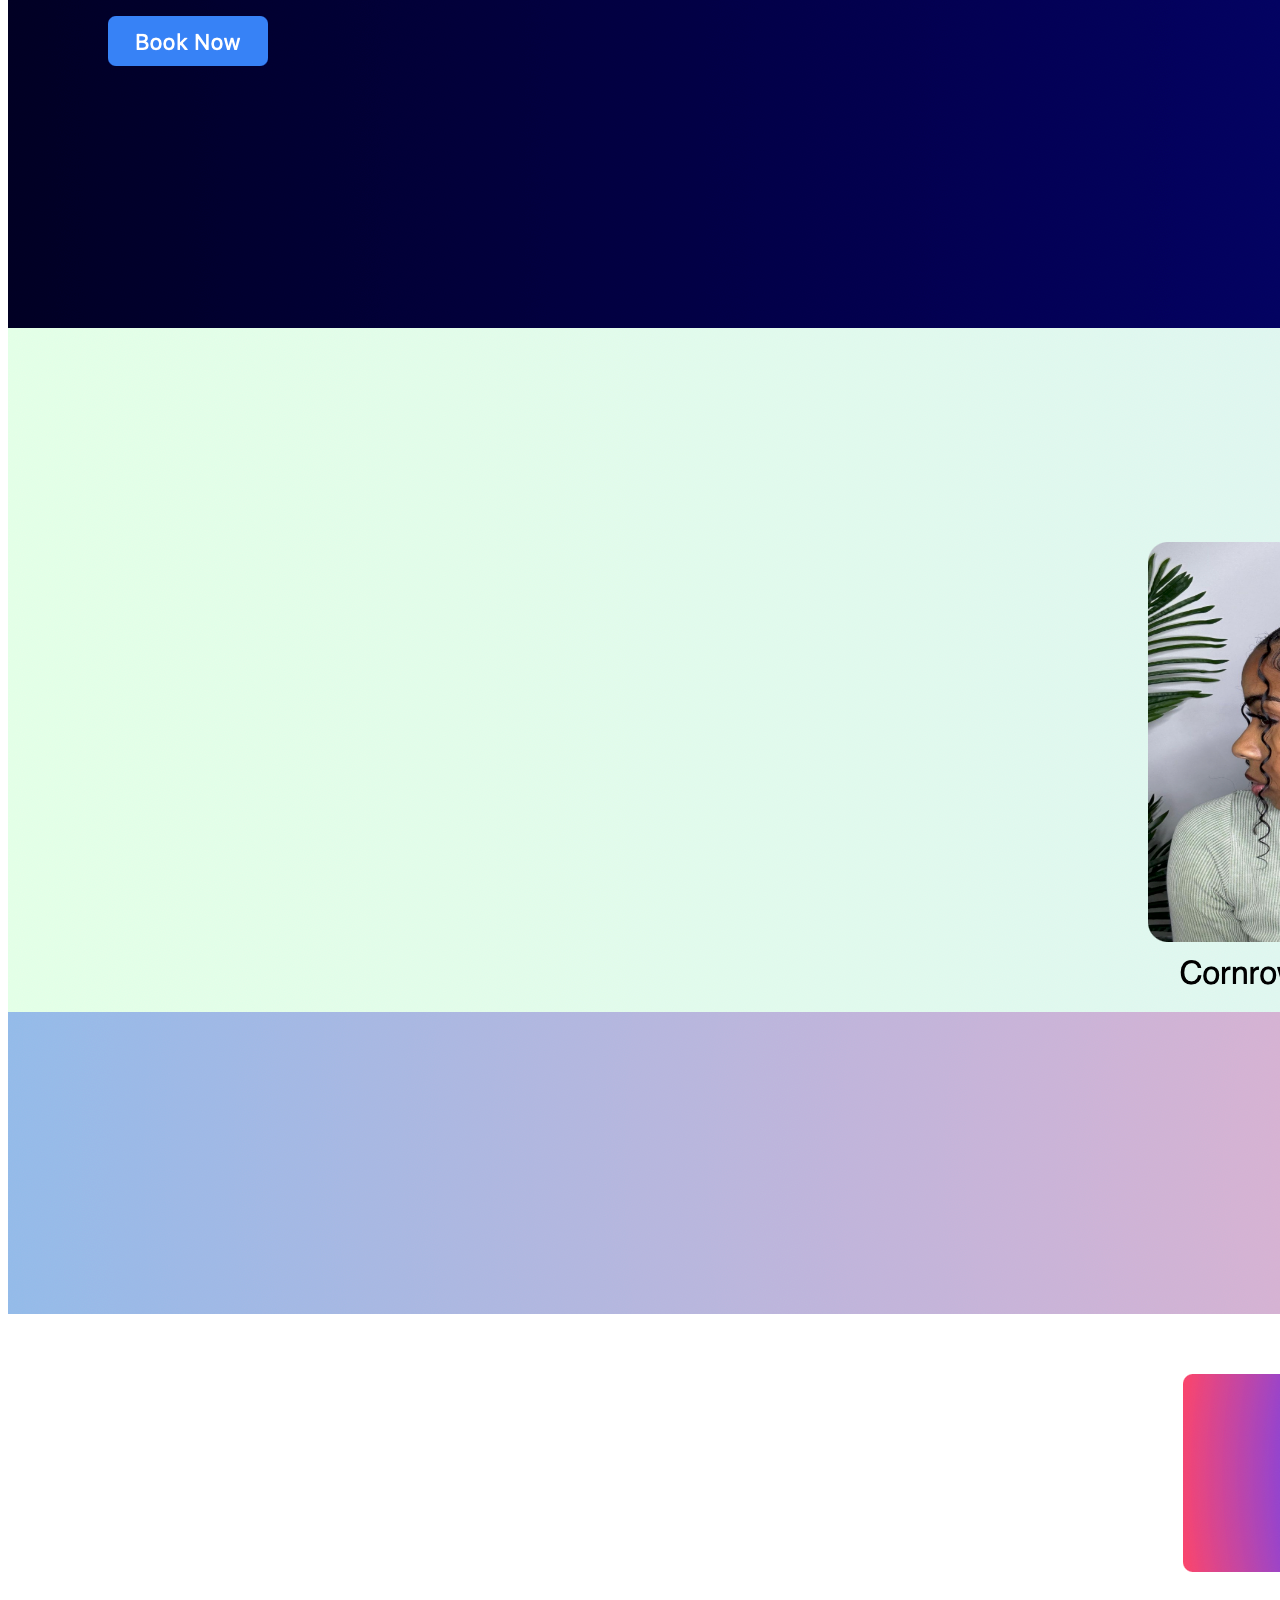
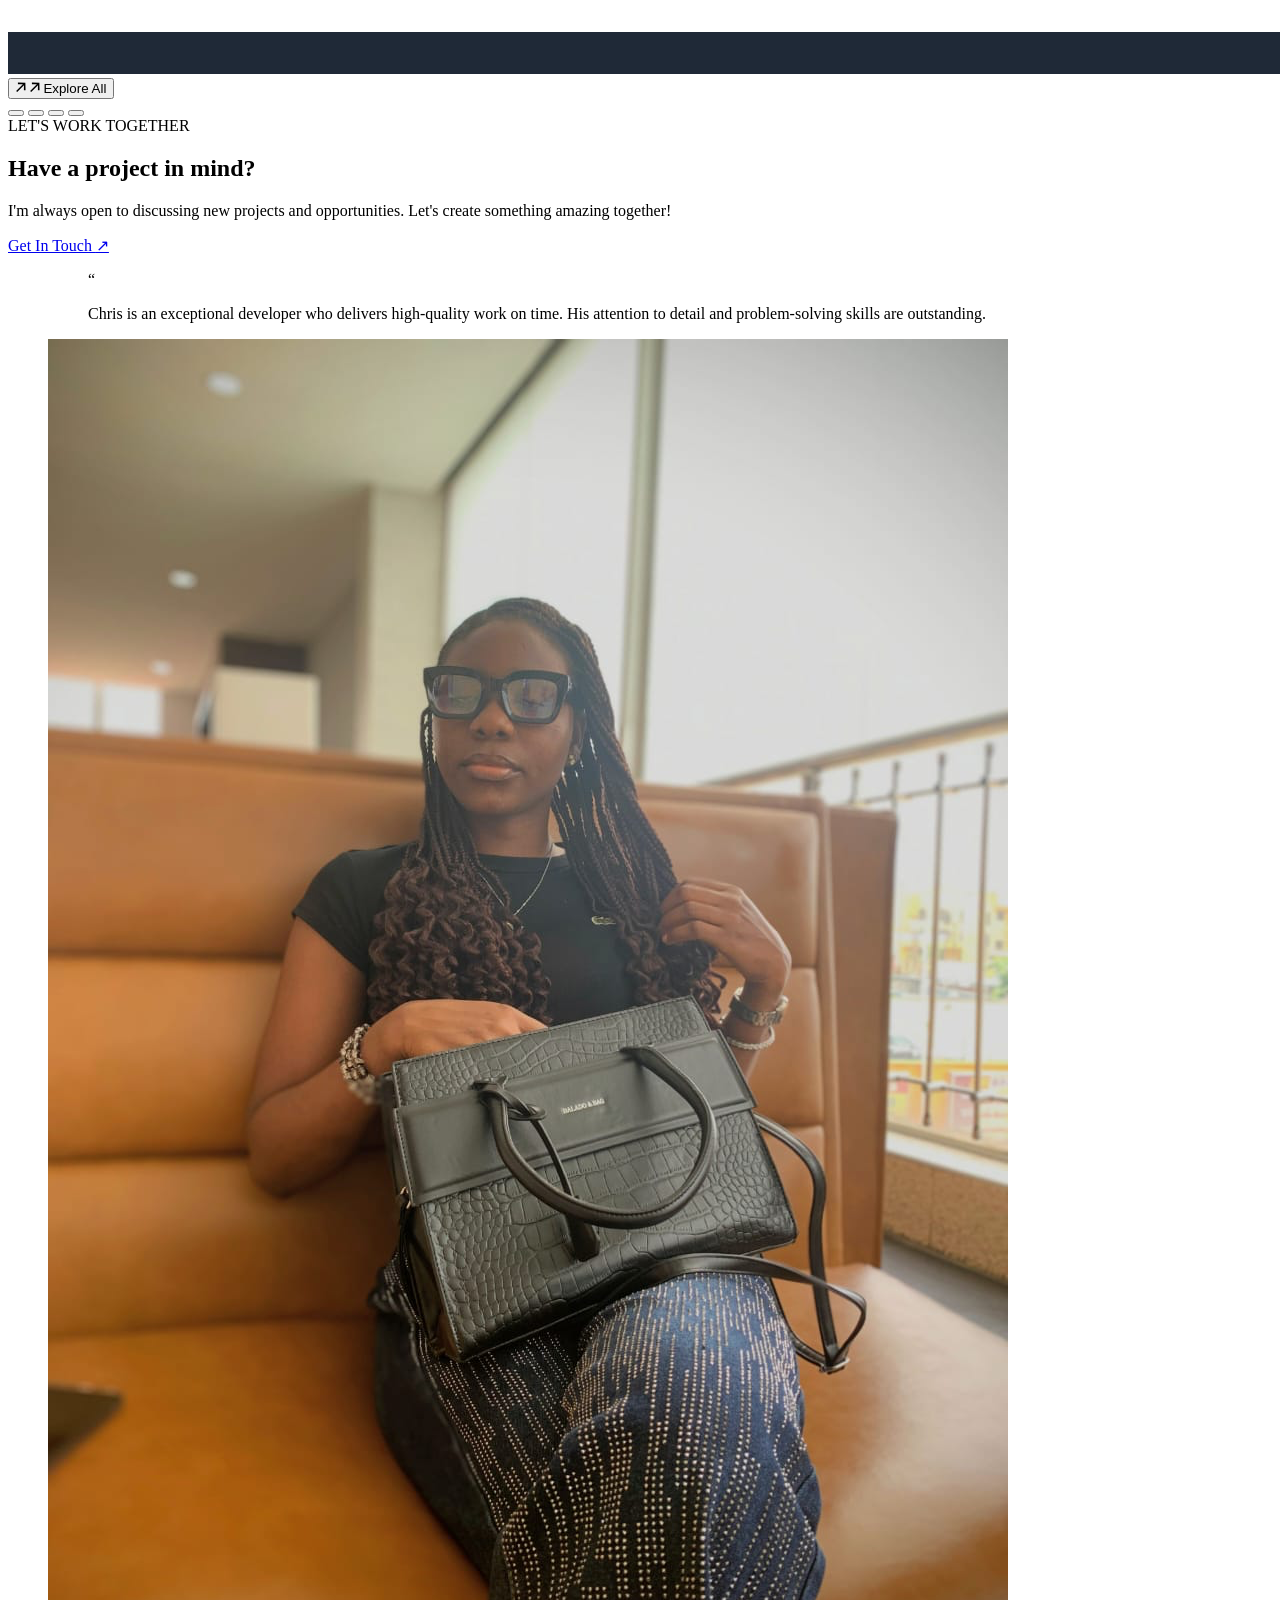
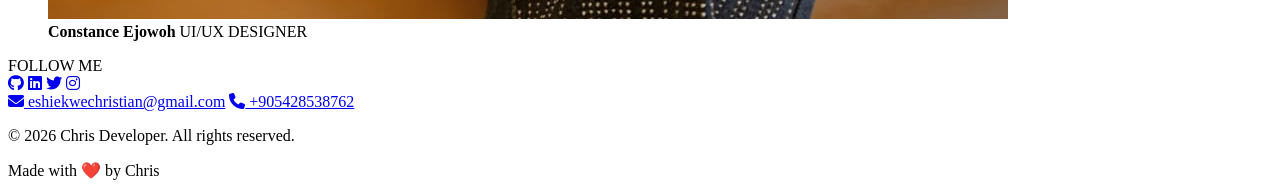
==== commit 8a340480: "Add files via upload index file for portfolio" ====
--- a/my portfolio/home/index.html
+++ b/my portfolio/home/index.html
@@ -5,22 +5,22 @@
     <meta name="viewport" content="width=device-width, initial-scale=1.0">
     <title>My Portfolio</title>
     <link rel="stylesheet" href="https://cdnjs.cloudflare.com/ajax/libs/font-awesome/6.7.2/css/all.min.css">
-    <link rel="stylesheet" href="home.css">
-    <script src="home.js" defer></script>
+    <link rel="stylesheet" href="/home/home.css">
+    <script src="/home/home.js" defer></script>
 </head>
 <body>
     <!-- STEP 1: Use a semantic header so the navigation works in every browser. -->
     <header class="home-header">
         <a class="home-brand" href="home.html">
-            <img src="../images/logo.png" alt="Chris portfolio home">
+            <img src="/images/logo.png" alt="Chris portfolio home">
         </a>
         <nav class="home-nav" id="home-nav" aria-label="Primary navigation">
-            <a class="active" href="home.html">Home</a>
-            <a href="../about/about.html">About</a>
-            <a href="../skills/skills.html">Skills</a>
-            <a href="../projects/projects.html">Projects</a>
-            <a href="../blogs/blogs.html">Blog</a>
-            <a href="../contact/contact.html">Contact</a>
+            <a class="active" href="/">Home</a>
+            <a href="/about/about.html">About</a>
+            <a href="/skills/skills.html">Skills</a>
+            <a href="/projects/projects.html">Projects</a>
+            <a href="/blogs/blogs.html">Blog</a>
+            <a href="/contact/contact.html">Contact</a>
         </nav>
         <a class="home-cta" href="../contact/contact.html">Hire Me ↗</a>
     </header>
